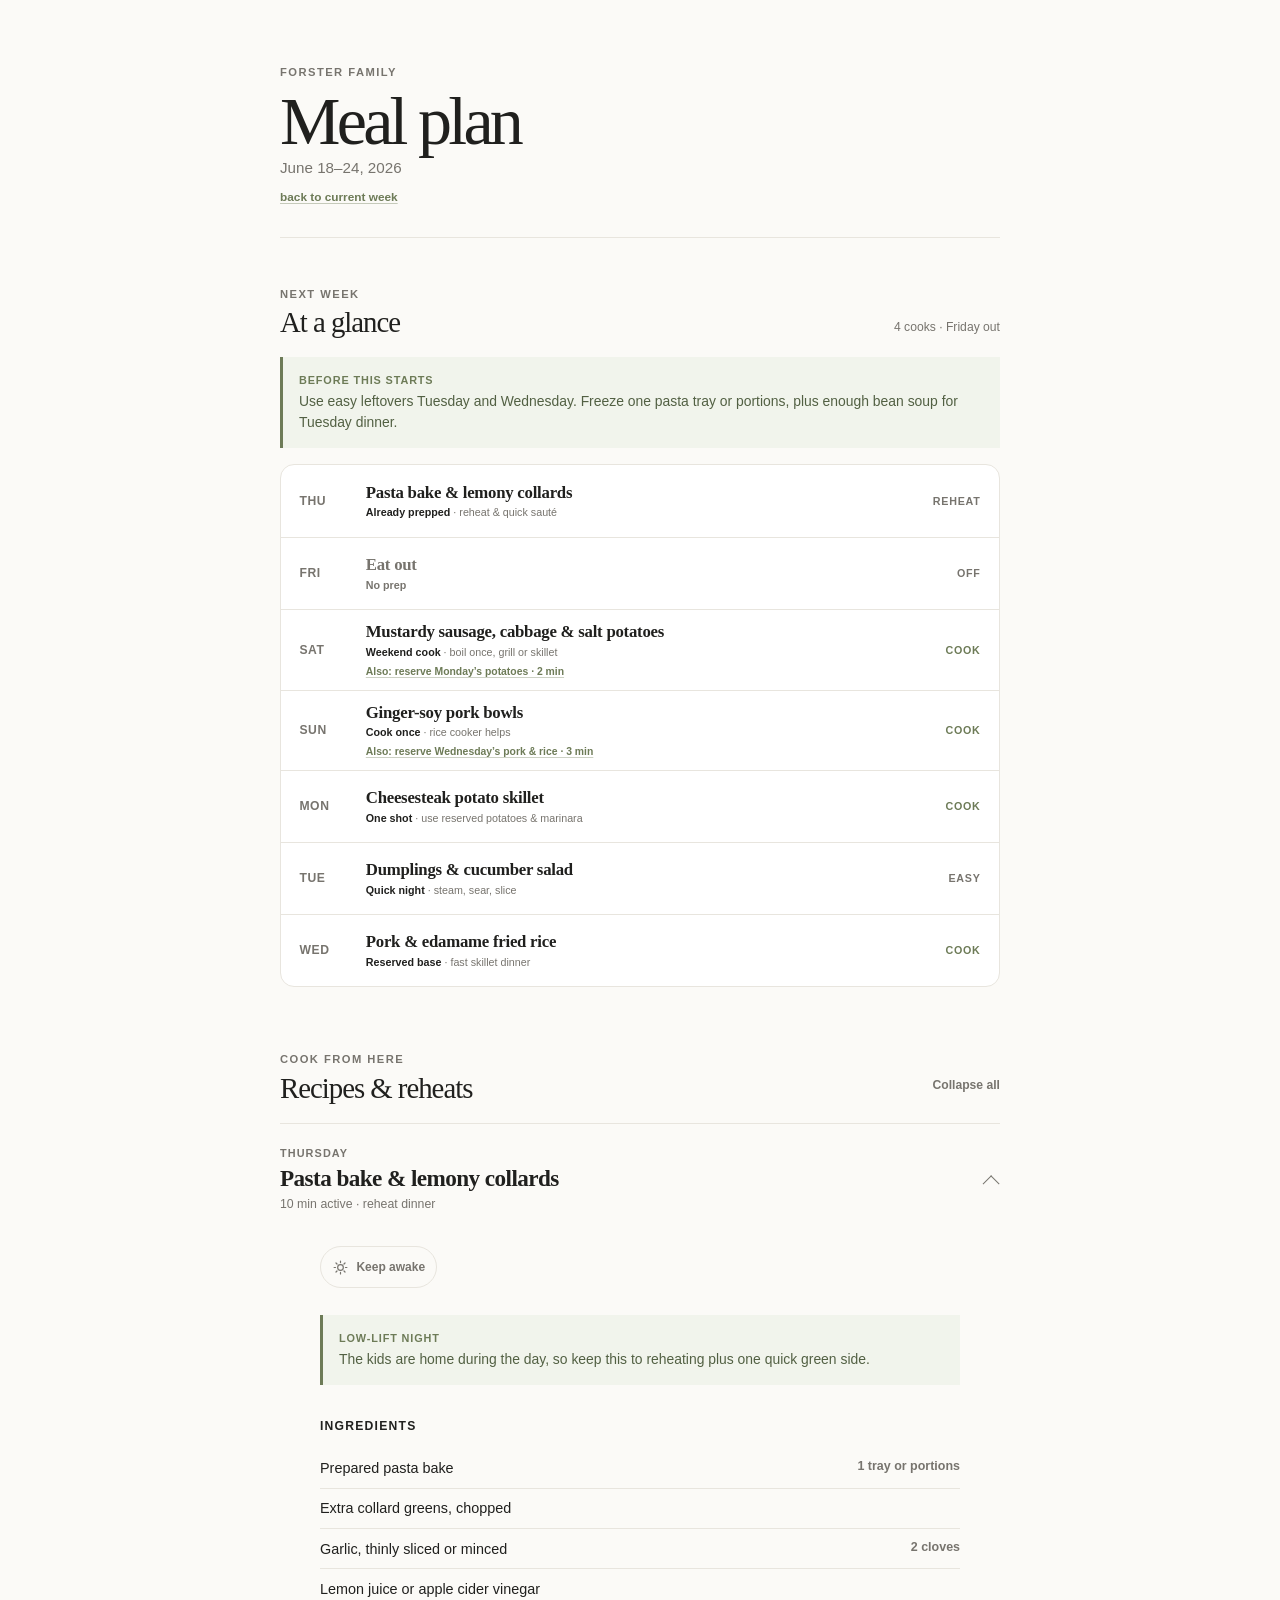
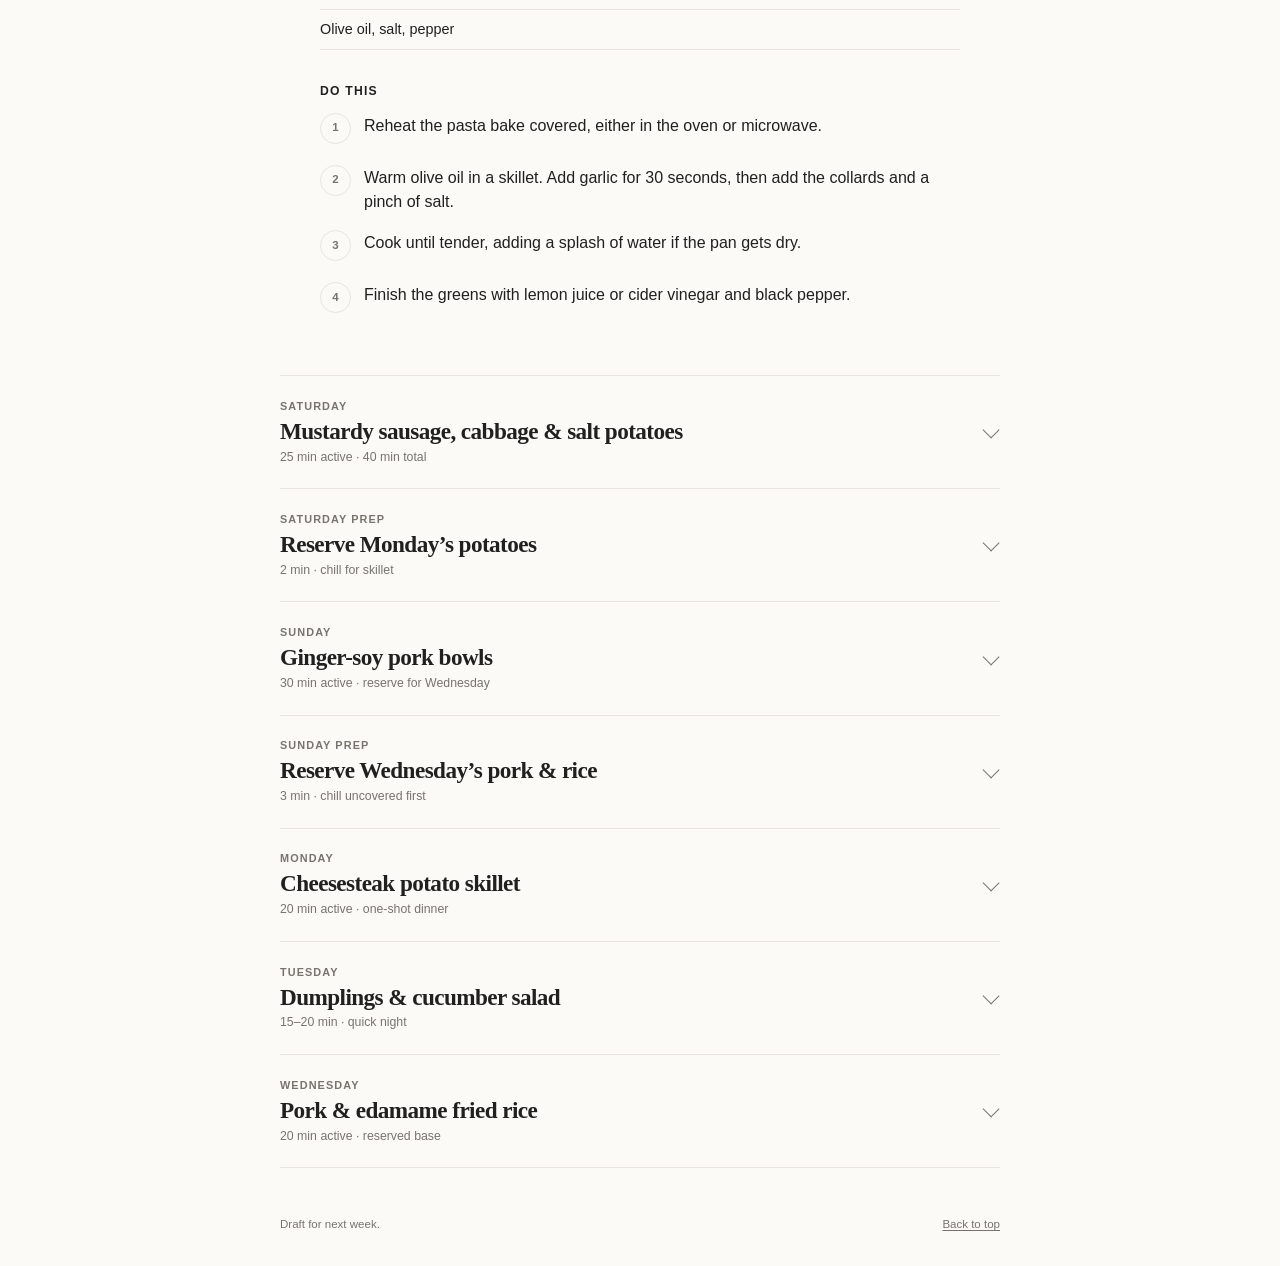
==== next/index.html @ 1be3f715 "Add next week meal plan preview" ====
<!doctype html>
<html lang="en">
  <head>
    <meta charset="utf-8">
    <meta name="viewport" content="width=device-width, initial-scale=1">
    <meta name="theme-color" content="#fbfaf7">
    <meta name="apple-mobile-web-app-capable" content="yes">
    <meta name="apple-mobile-web-app-status-bar-style" content="default">
    <meta name="apple-mobile-web-app-title" content="Meal Plan">
    <meta name="description" content="The Forster family meal-plan preview for next week.">
    <title>Meal Plan Preview · June 18–24</title>
    <link rel="icon" href="../icon.svg" type="image/svg+xml">
    <link rel="apple-touch-icon" sizes="180x180" href="../apple-touch-icon.png">
    <link rel="manifest" href="../site.webmanifest">
    <link rel="stylesheet" href="../styles.css">
    <script src="../app.js" defer></script>
  </head>
  <body>
    <header class="site-header">
      <div>
        <p class="eyebrow">Forster family</p>
        <h1>Meal plan</h1>
        <p class="week-dates">June 18–24, 2026</p>
        <a class="header-link" href="../">back to current week</a>
      </div>
    </header>

    <main>
      <section aria-labelledby="week-overview">
        <div class="section-heading">
          <div>
            <p class="eyebrow">Next week</p>
            <h2 id="week-overview">At a glance</h2>
          </div>
          <p class="section-note">4 cooks · Friday out</p>
        </div>

        <div class="recipe-note plan-note">
          <strong>Before this starts</strong>
          Use easy leftovers Tuesday and Wednesday. Freeze one pasta tray or portions, plus enough bean soup for Tuesday dinner.
        </div>

        <nav class="day-list" aria-label="Jump to a day's meal">
          <a class="day-row" data-date="2026-06-18" href="#thursday">
            <span class="day-name">Thu</span>
            <span class="day-details">
              <span class="day-meal">Pasta bake &amp; lemony collards</span>
              <span class="day-timing"><strong>Already prepped</strong> · reheat &amp; quick sauté</span>
            </span>
            <span class="day-action">Reheat</span>
          </a>
          <div class="day-row day-off" data-date="2026-06-19">
            <span class="day-name">Fri</span>
            <span class="day-details">
              <span class="day-meal">Eat out</span>
              <span class="day-timing"><strong>No prep</strong></span>
            </span>
            <span class="day-action">Off</span>
          </div>
          <div class="day-row" data-date="2026-06-20">
            <span class="day-name">Sat</span>
            <span class="day-details">
              <a class="day-meal day-meal-link" href="#saturday">Mustardy sausage, cabbage &amp; salt potatoes</a>
              <span class="day-timing"><strong>Weekend cook</strong> · boil once, grill or skillet</span>
              <a class="day-extra" href="#saturday-potato-prep"><strong>Also:</strong> reserve Monday’s potatoes · 2 min</a>
            </span>
            <span class="day-action cook">Cook</span>
          </div>
          <div class="day-row" data-date="2026-06-21">
            <span class="day-name">Sun</span>
            <span class="day-details">
              <a class="day-meal day-meal-link" href="#sunday">Ginger-soy pork bowls</a>
              <span class="day-timing"><strong>Cook once</strong> · rice cooker helps</span>
              <a class="day-extra" href="#sunday-fried-rice-prep"><strong>Also:</strong> reserve Wednesday’s pork &amp; rice · 3 min</a>
            </span>
            <span class="day-action cook">Cook</span>
          </div>
          <a class="day-row" data-date="2026-06-22" href="#monday">
            <span class="day-name">Mon</span>
            <span class="day-details">
              <span class="day-meal">Cheesesteak potato skillet</span>
              <span class="day-timing"><strong>One shot</strong> · use reserved potatoes &amp; marinara</span>
            </span>
            <span class="day-action cook">Cook</span>
          </a>
          <a class="day-row" data-date="2026-06-23" href="#tuesday">
            <span class="day-name">Tue</span>
            <span class="day-details">
              <span class="day-meal">Dumplings &amp; cucumber salad</span>
              <span class="day-timing"><strong>Quick night</strong> · steam, sear, slice</span>
            </span>
            <span class="day-action">Easy</span>
          </a>
          <a class="day-row" data-date="2026-06-24" href="#wednesday">
            <span class="day-name">Wed</span>
            <span class="day-details">
              <span class="day-meal">Pork &amp; edamame fried rice</span>
              <span class="day-timing"><strong>Reserved base</strong> · fast skillet dinner</span>
            </span>
            <span class="day-action cook">Cook</span>
          </a>
        </nav>
      </section>

      <section class="recipes" aria-labelledby="recipes-title">
        <div class="section-heading">
          <div>
            <p class="eyebrow">Cook from here</p>
            <h2 id="recipes-title">Recipes &amp; reheats</h2>
          </div>
          <button class="text-button" id="collapse-button" type="button">Collapse all</button>
        </div>
        <button class="wake-button" id="wake-button" type="button" hidden>
          <svg aria-hidden="true" viewBox="0 0 24 24">
            <path d="M12 3v2m6.36.64-1.42 1.42M21 12h-2M5 12H3m4.06-4.94L5.64 5.64M12 8a4 4 0 1 1 0 8 4 4 0 0 1 0-8Zm0 11v2m4.94-4.06 1.42 1.42m-11.3-1.42-1.42 1.42"/>
          </svg>
          <span>Keep awake</span>
        </button>

        <details class="recipe compact" id="thursday" data-date="2026-06-18" open>
          <summary>
            <span class="summary-day">Thursday</span>
            <span class="summary-title">Pasta bake &amp; lemony collards</span>
            <span class="summary-meta">10 min active · reheat dinner</span>
          </summary>
          <div class="recipe-body">
            <div class="recipe-note">
              <strong>Low-lift night</strong>
              The kids are home during the day, so keep this to reheating plus one quick green side.
            </div>
            <h3>Ingredients</h3>
            <ul class="ingredients">
              <li><span>Prepared pasta bake</span><strong>1 tray or portions</strong></li>
              <li><span>Extra collard greens, chopped</span></li>
              <li><span>Garlic, thinly sliced or minced</span><strong>2 cloves</strong></li>
              <li><span>Lemon juice or apple cider vinegar</span></li>
              <li><span>Olive oil, salt, pepper</span></li>
            </ul>
            <h3>Do this</h3>
            <ol class="steps">
              <li>Reheat the pasta bake covered, either in the oven or microwave.</li>
              <li>Warm olive oil in a skillet. Add garlic for 30 seconds, then add the collards and a pinch of salt.</li>
              <li>Cook until tender, adding a splash of water if the pan gets dry.</li>
              <li>Finish the greens with lemon juice or cider vinegar and black pepper.</li>
            </ol>
          </div>
        </details>

        <details class="recipe" id="saturday" data-date="2026-06-20">
          <summary>
            <span class="summary-day">Saturday</span>
            <span class="summary-title">Mustardy sausage, cabbage &amp; salt potatoes</span>
            <span class="summary-meta">25 min active · 40 min total</span>
          </summary>
          <div class="recipe-body">
            <div class="recipe-note">
              <strong>Before serving</strong>
              Reserve about 2 lb cooked potatoes for Monday’s cheesesteak skillet.
            </div>
            <h3>Ingredients</h3>
            <ul class="ingredients">
              <li><span>Salt potatoes</span><strong>5 lb bag</strong></li>
              <li><span>Sweet sausage</span><strong>4 links</strong></li>
              <li><span>Spicy sausage</span><strong>4 links</strong></li>
              <li><span>Green cabbage, cut into wedges or thick slices</span><strong>about half the head</strong></li>
              <li><span>Dijon mustard</span><strong>1/4 cup</strong></li>
              <li><span>Apple cider vinegar or lemon juice</span><strong>3 tbsp</strong></li>
              <li><span>Honey</span><strong>1 tbsp</strong></li>
              <li><span>Fresh dill, chopped</span><strong>optional but good</strong></li>
              <li><span>Butter or olive oil, salt, pepper</span></li>
            </ul>
            <h3>Do this</h3>
            <ol class="steps">
              <li><strong>Thaw sausage ahead.</strong> Move it to the fridge Friday or Saturday morning.</li>
              <li>Cook the full bag of salt potatoes in a large pot according to the bag directions. Drain and toss with butter or olive oil.</li>
              <li>Whisk Dijon, vinegar or lemon, honey, dill, black pepper, and enough olive oil to loosen it. Keep the sauce on the side for the kids.</li>
              <li>Grill or skillet-cook the sweet and spicy sausages, keeping them easy to tell apart.</li>
              <li>Grill the cabbage wedges or sear them in a wide skillet until browned and tender-crisp. Season with salt and pepper.</li>
              <li>Serve sausage, cabbage, and potatoes with the mustard sauce. Reserve Monday’s potatoes before seconds.</li>
            </ol>
          </div>
        </details>

        <details class="recipe prep-recipe" id="saturday-potato-prep" data-date="2026-06-20">
          <summary>
            <span class="summary-day">Saturday prep</span>
            <span class="summary-title">Reserve Monday’s potatoes</span>
            <span class="summary-meta">2 min · chill for skillet</span>
          </summary>
          <div class="recipe-body">
            <h3>Do this</h3>
            <ol class="steps">
              <li>Before serving or right after dinner, set aside about 2 lb cooked salt potatoes.</li>
              <li>Cool, cover, and refrigerate. They will crisp better Monday if they are cold.</li>
            </ol>
            <p><a class="inline-link" href="#monday">Use them in Monday’s cheesesteak potato skillet</a></p>
          </div>
        </details>

        <details class="recipe" id="sunday" data-date="2026-06-21">
          <summary>
            <span class="summary-day">Sunday</span>
            <span class="summary-title">Ginger-soy pork bowls</span>
            <span class="summary-meta">30 min active · reserve for Wednesday</span>
          </summary>
          <div class="recipe-body">
            <div class="recipe-note">
              <strong>Cook in batches</strong>
              Three pounds of ground pork will brown better in two skillets or two batches.
            </div>
            <h3>Ingredients</h3>
            <ul class="ingredients">
              <li><span>Ground pork</span><strong>3 lb</strong></li>
              <li><span>Rice</span><strong>3 cups dry</strong></li>
              <li><span>Frozen in-shell edamame</span></li>
              <li><span>Green cabbage, thinly sliced</span><strong>remaining half head</strong></li>
              <li><span>Cucumbers, sliced</span><strong>2</strong></li>
              <li><span>Scallions, sliced</span><strong>1 bunch</strong></li>
              <li><span>Garlic, minced</span><strong>4 cloves</strong></li>
              <li><span>Fresh ginger, grated</span><strong>2 tbsp</strong></li>
              <li><span>Soy sauce</span><strong>1/2 cup</strong></li>
              <li><span>Rice vinegar</span><strong>1/4 cup</strong></li>
              <li><span>Brown sugar or honey</span><strong>2 tbsp</strong></li>
              <li><span>Sesame oil</span><strong>1 tbsp</strong></li>
              <li><span>Lime juice, chili crisp</span><strong>for serving</strong></li>
            </ul>
            <h3>Do this</h3>
            <ol class="steps">
              <li>Start the rice. Cook enough to serve tonight and reserve 4 cups cooked rice for Wednesday.</li>
              <li>Stir together soy sauce, rice vinegar, brown sugar or honey, sesame oil, garlic, and ginger.</li>
              <li>Brown the pork in two skillets or in batches. Pour off excess fat if needed.</li>
              <li>Add the sauce and simmer 2–3 minutes, until glossy and well-coated.</li>
              <li>Steam the edamame. Toss cabbage, cucumbers, and scallions with lime juice, a little rice vinegar, salt, and a drizzle of sesame oil.</li>
              <li>Serve pork over rice with edamame and crunchy vegetables. Add chili crisp at the table.</li>
            </ol>
          </div>
        </details>

        <details class="recipe prep-recipe" id="sunday-fried-rice-prep" data-date="2026-06-21">
          <summary>
            <span class="summary-day">Sunday prep</span>
            <span class="summary-title">Reserve Wednesday’s pork &amp; rice</span>
            <span class="summary-meta">3 min · chill uncovered first</span>
          </summary>
          <div class="recipe-body">
            <h3>Do this</h3>
            <ol class="steps">
              <li>Set aside about 1 lb cooked pork and 4 cups cooked rice before serving dinner.</li>
              <li>Spread the rice in a shallow container so it cools quickly, then cover and refrigerate.</li>
              <li>Refrigerate the pork separately so Wednesday’s fried rice comes together fast.</li>
            </ol>
            <p><a class="inline-link" href="#wednesday">Use this base in Wednesday’s fried rice</a></p>
          </div>
        </details>

        <details class="recipe" id="monday" data-date="2026-06-22">
          <summary>
            <span class="summary-day">Monday</span>
            <span class="summary-title">Cheesesteak potato skillet</span>
            <span class="summary-meta">20 min active · one-shot dinner</span>
          </summary>
          <div class="recipe-body">
            <h3>Ingredients</h3>
            <ul class="ingredients">
              <li><span>Reserved cooked salt potatoes, smashed or halved</span><strong>about 2 lb</strong></li>
              <li><span>Frozen Steak-umms</span><strong>about 1½–2 lb</strong></li>
              <li><span>Bell peppers, sliced</span><strong>2</strong></li>
              <li><span>Onion, sliced</span><strong>1</strong></li>
              <li><span>Provolone</span><strong>6–8 slices</strong></li>
              <li><span>Open jar marinara</span><strong>for spooning or dipping</strong></li>
              <li><span>Olive oil, garlic powder, oregano, salt, pepper</span></li>
            </ul>
            <h3>Do this</h3>
            <ol class="steps">
              <li>Crisp the cold potatoes in a large skillet with oil, salt, pepper, and garlic powder. Move to a plate.</li>
              <li>Cook peppers and onions in the same skillet until browned and tender.</li>
              <li>Add Steak-umms and cook, breaking them up as they soften. Season lightly with oregano and pepper.</li>
              <li>Return potatoes to the skillet. Top with provolone and cover briefly until melted.</li>
              <li>Warm marinara and serve it spooned over adult portions or alongside for dipping.</li>
            </ol>
            <p><a class="inline-link" href="#saturday-potato-prep">See Saturday’s potato prep</a></p>
          </div>
        </details>

        <details class="recipe compact" id="tuesday" data-date="2026-06-23">
          <summary>
            <span class="summary-day">Tuesday</span>
            <span class="summary-title">Dumplings &amp; cucumber salad</span>
            <span class="summary-meta">15–20 min · quick night</span>
          </summary>
          <div class="recipe-body">
            <h3>Ingredients</h3>
            <ul class="ingredients">
              <li><span>Frozen dumplings</span></li>
              <li><span>Cucumbers, thinly sliced</span><strong>2</strong></li>
              <li><span>Frozen in-shell edamame</span><strong>optional side</strong></li>
              <li><span>Cooked rice or microwave rice</span><strong>optional side</strong></li>
              <li><span>Fruit or raw bell peppers</span><strong>optional kid side</strong></li>
              <li><span>Soy sauce</span><strong>3 tbsp</strong></li>
              <li><span>Rice vinegar</span><strong>2 tbsp</strong></li>
              <li><span>Sesame oil</span><strong>1 tsp</strong></li>
              <li><span>Honey or sugar</span><strong>1 tsp</strong></li>
              <li><span>Sesame seeds, scallions, chili crisp</span><strong>optional</strong></li>
            </ul>
            <h3>Do this</h3>
            <ol class="steps">
              <li>Cook dumplings from frozen according to the package. Steam-and-sear is ideal if the package gives that option.</li>
              <li>Whisk soy sauce, rice vinegar, sesame oil, and honey or sugar.</li>
              <li>Toss cucumbers with the dressing. Add sesame seeds and scallions if using.</li>
              <li>Heat edamame, rice, fruit, or raw vegetables as needed so dinner feels complete without much work.</li>
              <li>Serve chili crisp or extra soy-sesame dressing for adults.</li>
            </ol>
          </div>
        </details>

        <details class="recipe" id="wednesday" data-date="2026-06-24">
          <summary>
            <span class="summary-day">Wednesday</span>
            <span class="summary-title">Pork &amp; edamame fried rice</span>
            <span class="summary-meta">20 min active · reserved base</span>
          </summary>
          <div class="recipe-body">
            <h3>Ingredients</h3>
            <ul class="ingredients">
              <li><span>Reserved cooked rice, cold</span><strong>about 4 cups</strong></li>
              <li><span>Reserved ginger-soy pork</span><strong>about 1 lb</strong></li>
              <li><span>Eggs</span><strong>4</strong></li>
              <li><span>Edamame, shelled after steaming</span><strong>1–2 cups</strong></li>
              <li><span>Scallions, sliced</span></li>
              <li><span>Soy sauce</span><strong>2–3 tbsp</strong></li>
              <li><span>Rice vinegar</span><strong>1 tbsp</strong></li>
              <li><span>Sesame oil</span><strong>1 tsp</strong></li>
              <li><span>Chili crisp</span><strong>for adults</strong></li>
            </ul>
            <h3>Do this</h3>
            <ol class="steps">
              <li>Scramble eggs in a hot skillet or wok, then move them to a plate.</li>
              <li>Add oil and the cold rice. Let it sit briefly so some grains crisp, then stir-fry.</li>
              <li>Add pork and edamame; cook until hot.</li>
              <li>Season with soy sauce, rice vinegar, and sesame oil. Fold eggs back in.</li>
              <li>Finish with scallions. Add chili crisp at the table.</li>
            </ol>
            <p><a class="inline-link" href="#sunday-fried-rice-prep">See Sunday’s fried-rice prep</a></p>
          </div>
        </details>
      </section>
    </main>

    <footer>
      <p>Draft for next week.</p>
      <a href="#week-overview">Back to top</a>
    </footer>
  </body>
</html>
---- styles.css ----
:root {
  color-scheme: light;
  --paper: #fbfaf7;
  --surface: #ffffff;
  --ink: #20201e;
  --muted: #77746e;
  --line: #e8e5de;
  --accent: #a75f47;
  --accent-soft: #faf1ed;
  --info: #6d7b57;
  --info-ink: #526043;
  --info-soft: #f1f4ec;
  --radius: 14px;
  --content: 720px;
}

* {
  box-sizing: border-box;
}

html {
  scroll-behavior: smooth;
  scroll-padding-top: 1rem;
}

body {
  margin: 0;
  background: var(--paper);
  color: var(--ink);
  font-family: ui-sans-serif, -apple-system, BlinkMacSystemFont, "Segoe UI", sans-serif;
  font-size: 16px;
  line-height: 1.55;
  text-rendering: optimizeLegibility;
}

button,
summary {
  -webkit-tap-highlight-color: transparent;
}

a {
  color: inherit;
}

.site-header,
main,
footer {
  width: min(calc(100% - 2rem), var(--content));
  margin-inline: auto;
}

.site-header {
  padding: 2.25rem 0 1.75rem;
  border-bottom: 1px solid var(--line);
}

h1,
h2,
h3,
p {
  margin-top: 0;
}

h1 {
  margin-bottom: 0.15rem;
  font-family: ui-serif, Georgia, serif;
  font-size: clamp(2.45rem, 12vw, 4.25rem);
  font-weight: 500;
  letter-spacing: -0.055em;
  line-height: 0.95;
}

h2 {
  margin-bottom: 0;
  font-family: ui-serif, Georgia, serif;
  font-size: 1.8rem;
  font-weight: 500;
  letter-spacing: -0.035em;
  line-height: 1.1;
}

h3 {
  margin: 2rem 0 0.8rem;
  font-size: 0.76rem;
  font-weight: 750;
  letter-spacing: 0.1em;
  text-transform: uppercase;
}

.eyebrow {
  margin-bottom: 0.45rem;
  color: var(--muted);
  font-size: 0.7rem;
  font-weight: 750;
  letter-spacing: 0.13em;
  text-transform: uppercase;
}

.week-dates {
  margin-bottom: 0;
  color: var(--muted);
  font-size: 0.95rem;
}

.header-link {
  display: inline-block;
  margin-top: 0.55rem;
  color: var(--info);
  font-size: 0.74rem;
  font-weight: 650;
  text-decoration-color: color-mix(in srgb, var(--info) 38%, transparent);
  text-underline-offset: 0.18em;
}

.wake-button {
  flex: 0 0 auto;
  align-items: center;
  gap: 0.45rem;
  min-height: 42px;
  padding: 0.55rem 0.7rem;
  border: 1px solid var(--line);
  border-radius: 999px;
  background: transparent;
  color: var(--muted);
  cursor: pointer;
  font: inherit;
  font-size: 0.75rem;
  font-weight: 650;
}

.wake-button:not([hidden]) {
  display: inline-flex;
}

.wake-button svg {
  width: 17px;
  fill: none;
  stroke: currentColor;
  stroke-linecap: round;
  stroke-width: 1.7;
}

.wake-button.active {
  border-color: var(--info);
  background: var(--info-soft);
  color: var(--info);
}

main > section {
  padding-top: 3rem;
}

.section-heading {
  display: flex;
  align-items: end;
  justify-content: space-between;
  gap: 1rem;
  margin-bottom: 1.15rem;
}

.section-heading .eyebrow {
  margin-bottom: 0.25rem;
}

.section-note {
  margin-bottom: 0.1rem;
  color: var(--muted);
  font-size: 0.76rem;
}

.day-list {
  overflow: hidden;
  border: 1px solid var(--line);
  border-radius: var(--radius);
  background: var(--surface);
}

.day-row {
  display: grid;
  grid-template-columns: 3.4rem minmax(0, 1fr) auto;
  align-items: center;
  gap: 0.75rem;
  min-height: 72px;
  padding: 0.75rem 0.85rem;
  text-decoration: none;
}

.day-row + .day-row {
  border-top: 1px solid var(--line);
}

a.day-row {
  transition: background-color 120ms ease;
}

a.day-row:active {
  background: #f7f5f0;
}

.day-name {
  color: var(--muted);
  font-size: 0.76rem;
  font-weight: 750;
  letter-spacing: 0.05em;
  text-transform: uppercase;
}

.day-row.is-today .day-name {
  color: var(--accent);
}

.day-row.is-today {
  box-shadow: inset 3px 0 var(--accent);
}

.day-details {
  display: grid;
  min-width: 0;
  gap: 0.22rem;
}

.day-meal {
  min-width: 0;
  font-family: ui-serif, Georgia, serif;
  font-size: 1.05rem;
  font-weight: 600;
  letter-spacing: -0.015em;
  line-height: 1.2;
}

.day-meal-link {
  text-decoration: none;
}

.day-timing {
  color: var(--muted);
  font-size: 0.67rem;
  line-height: 1.25;
}

.day-timing strong {
  color: var(--ink);
  font-weight: 700;
}

.day-extra {
  margin-top: 0.12rem;
  color: var(--info);
  font-size: 0.65rem;
  font-weight: 600;
  line-height: 1.25;
  text-decoration-color: color-mix(in srgb, var(--info) 35%, transparent);
  text-underline-offset: 0.16em;
}

.day-extra strong {
  font-weight: 750;
}

.day-off .day-timing strong {
  color: var(--muted);
}

.day-action {
  color: var(--muted);
  font-size: 0.67rem;
  font-weight: 700;
  letter-spacing: 0.07em;
  text-transform: uppercase;
}

.day-action.cook {
  color: var(--info);
}

.day-off {
  color: var(--muted);
}

.recipes {
  padding-top: 4rem;
}

.text-button {
  min-height: 38px;
  padding: 0.4rem 0;
  border: 0;
  background: transparent;
  color: var(--muted);
  cursor: pointer;
  font: inherit;
  font-size: 0.76rem;
  font-weight: 650;
}

.recipe {
  position: relative;
  border-top: 1px solid var(--line);
}

.recipe:last-child {
  border-bottom: 1px solid var(--line);
}

.recipe summary {
  position: relative;
  display: grid;
  gap: 0.2rem;
  padding: 1.35rem 2.1rem 1.35rem 0;
  cursor: pointer;
  list-style: none;
}

.recipe.is-today summary {
  background: transparent;
}

.recipe summary::-webkit-details-marker {
  display: none;
}

.recipe summary::after {
  position: absolute;
  top: 50%;
  right: 0.2rem;
  width: 0.7rem;
  height: 0.7rem;
  border-right: 1.5px solid var(--muted);
  border-bottom: 1.5px solid var(--muted);
  content: "";
  transform: translateY(-65%) rotate(45deg);
  transition: transform 150ms ease;
}

.recipe[open] summary::after {
  transform: translateY(-20%) rotate(225deg);
}

.summary-day {
  color: var(--muted);
  font-size: 0.68rem;
  font-weight: 750;
  letter-spacing: 0.1em;
  text-transform: uppercase;
}

.recipe.is-today .summary-day {
  color: var(--accent);
}

.summary-title {
  font-family: ui-serif, Georgia, serif;
  font-size: 1.45rem;
  font-weight: 600;
  letter-spacing: -0.025em;
  line-height: 1.15;
}

.summary-meta {
  color: var(--muted);
  font-size: 0.77rem;
}

.recipe-body {
  width: 100%;
  padding: 0.65rem 0 2.5rem;
}

.recipe-body > .wake-button {
  margin: 0 0 1.2rem;
}

.recipe-body > :first-child {
  margin-top: 0;
}

.recipe-note {
  margin: 0.5rem 0 1.6rem;
  padding: 0.9rem 1rem;
  border-left: 3px solid var(--info);
  background: var(--info-soft);
  color: var(--info-ink);
  font-size: 0.87rem;
}

.recipe-note strong {
  display: block;
  margin-bottom: 0.15rem;
  color: var(--info);
  font-size: 0.68rem;
  letter-spacing: 0.08em;
  text-transform: uppercase;
}

.plan-note {
  margin: 0 0 1rem;
}

.ingredients {
  margin: 0;
  padding: 0;
  list-style: none;
}

.ingredients li {
  display: flex;
  justify-content: space-between;
  gap: 1rem;
  padding: 0.53rem 0;
  border-bottom: 1px solid var(--line);
  font-size: 0.9rem;
}

.ingredients strong {
  flex: 0 0 auto;
  color: var(--muted);
  font-size: 0.78rem;
  font-weight: 600;
  text-align: right;
}

.steps {
  margin: 0;
  padding: 0;
  counter-reset: steps;
  list-style: none;
}

.steps li {
  position: relative;
  min-height: 2.25rem;
  margin-bottom: 1rem;
  padding-left: 2.75rem;
  font-size: 1rem;
  line-height: 1.55;
  counter-increment: steps;
}

.steps li::before {
  position: absolute;
  top: -0.05rem;
  left: 0;
  display: grid;
  width: 1.8rem;
  height: 1.8rem;
  place-items: center;
  border: 1px solid var(--line);
  border-radius: 50%;
  color: var(--muted);
  content: counter(steps);
  font-size: 0.72rem;
  font-weight: 700;
}

.inline-link {
  color: var(--info);
  font-size: 0.85rem;
  font-weight: 650;
  text-underline-offset: 0.2em;
}

.archive-section {
  padding-bottom: 1rem;
}

.archive {
  border-top: 1px solid var(--line);
  border-bottom: 1px solid var(--line);
}

.archive summary {
  display: flex;
  align-items: center;
  justify-content: space-between;
  gap: 1rem;
  padding: 1.2rem 0;
  cursor: pointer;
  list-style: none;
}

.archive summary::-webkit-details-marker {
  display: none;
}

.archive .eyebrow {
  display: block;
  margin-bottom: 0.15rem;
}

.archive-title {
  display: block;
  font-family: ui-serif, Georgia, serif;
  font-size: 1.35rem;
  font-weight: 600;
}

.archive-count,
.archive p {
  color: var(--muted);
  font-size: 0.78rem;
}

.archive p {
  margin-bottom: 1.25rem;
}

footer {
  display: flex;
  justify-content: space-between;
  padding: 3rem 0 2rem;
  color: var(--muted);
  font-size: 0.72rem;
}

footer p {
  margin-bottom: 0;
}

footer a {
  text-underline-offset: 0.2em;
}

@media (min-width: 600px) {
  .site-header,
  main,
  footer {
    width: min(calc(100% - 3rem), var(--content));
  }

  .site-header {
    display: flex;
    align-items: flex-end;
    justify-content: space-between;
    gap: 1rem;
    padding-top: 4rem;
  }

  .day-row {
    padding-inline: 1.15rem;
  }

  .recipe-body {
    width: min(calc(100% - 3rem), 640px);
    margin-inline: auto;
  }
}

@media (prefers-reduced-motion: reduce) {
  html {
    scroll-behavior: auto;
  }

  * {
    transition-duration: 0.01ms !important;
  }
}
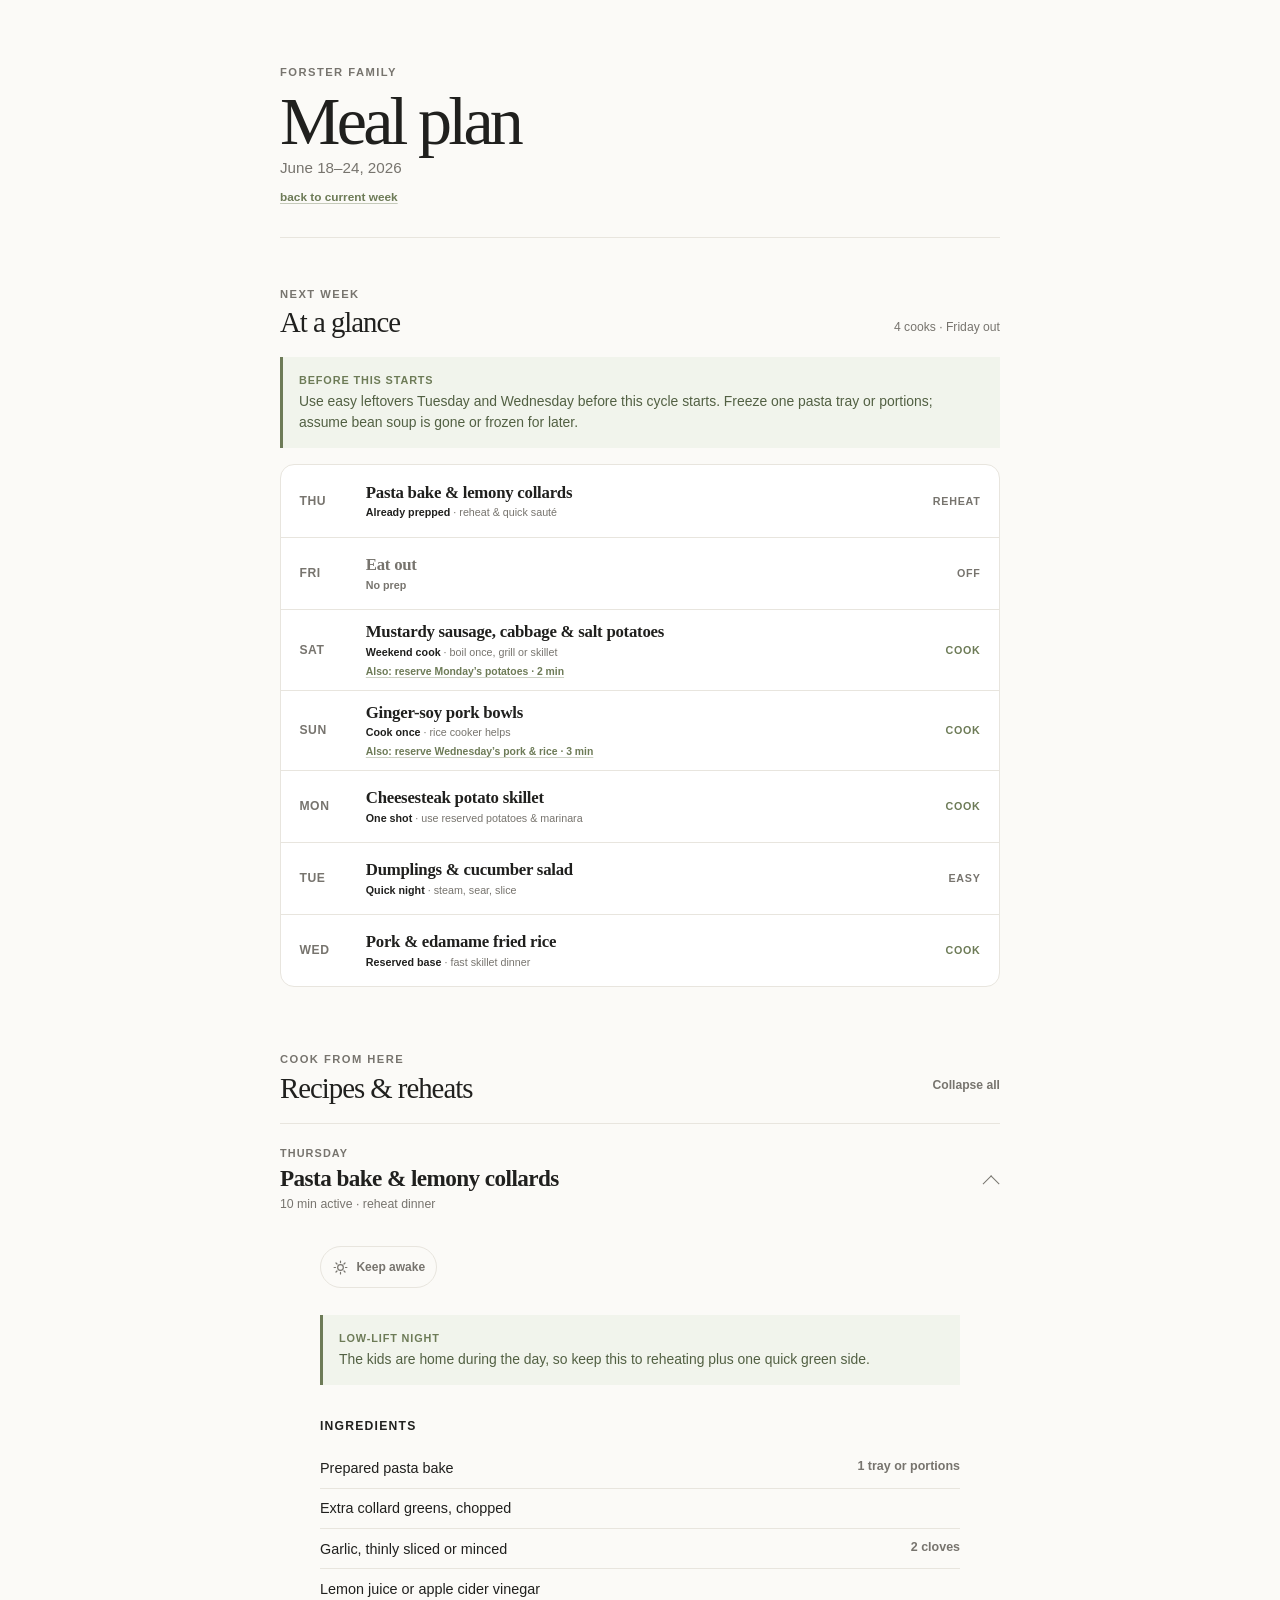
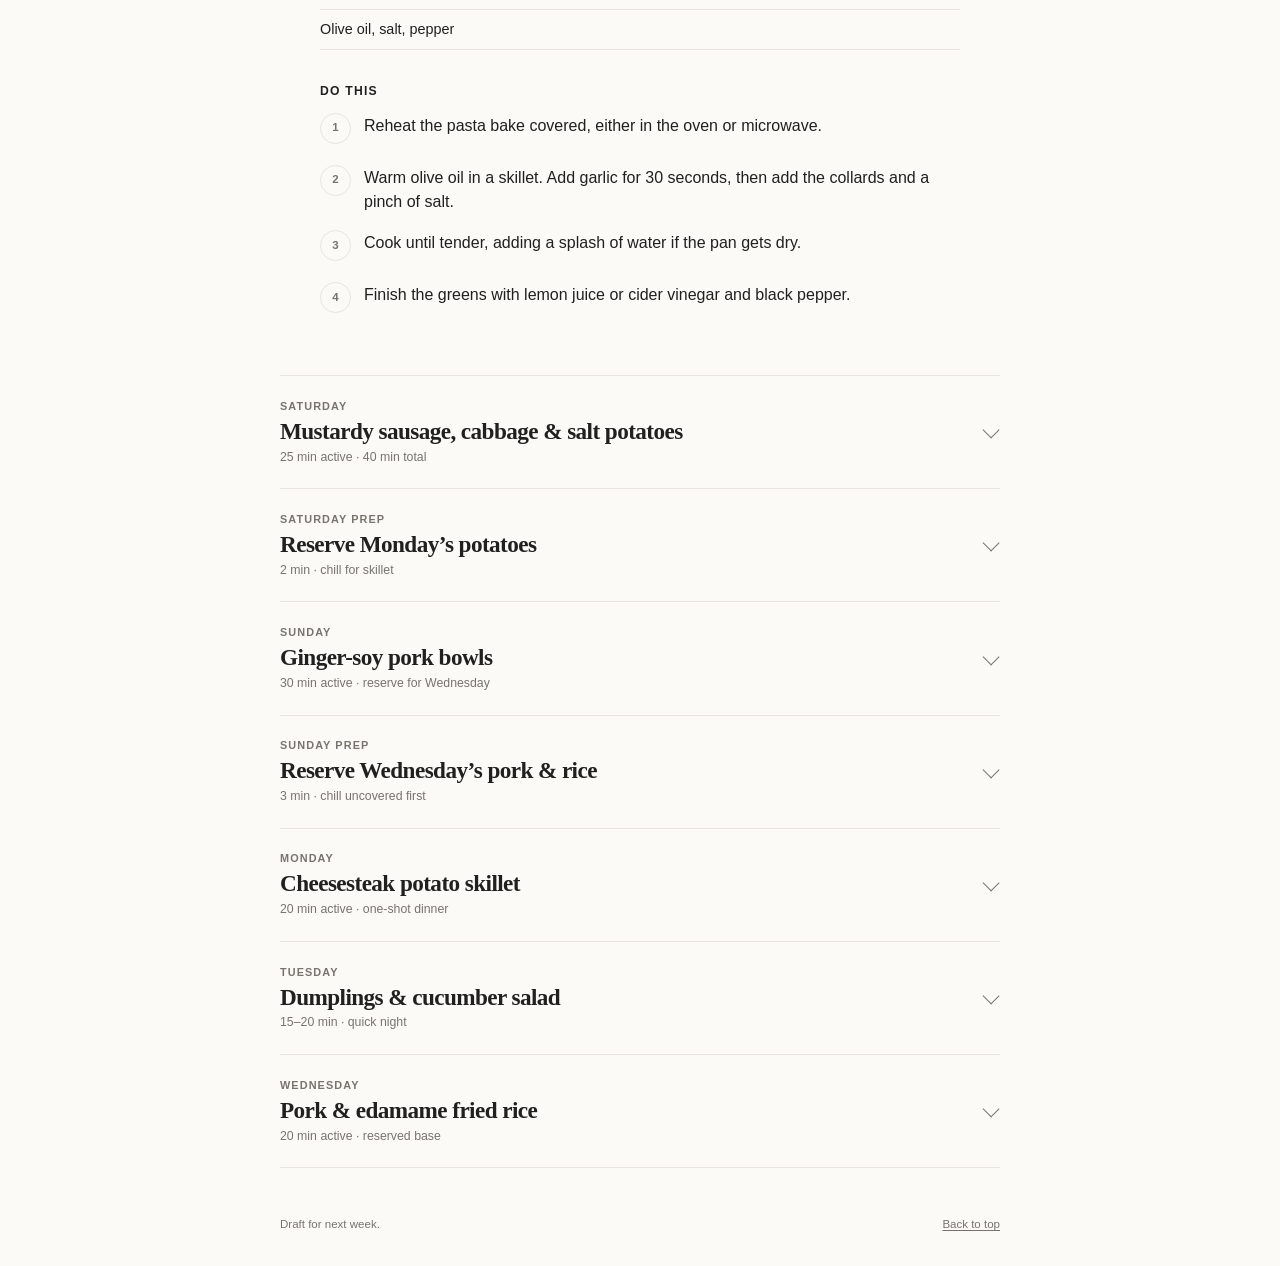
==== commit 5f55b69b: "Fix next week preview note" ====
--- a/next/index.html
+++ b/next/index.html
@@ -37,7 +37,7 @@
 
         <div class="recipe-note plan-note">
           <strong>Before this starts</strong>
-          Use easy leftovers Tuesday and Wednesday. Freeze one pasta tray or portions, plus enough bean soup for Tuesday dinner.
+          Use easy leftovers Tuesday and Wednesday before this cycle starts. Freeze one pasta tray or portions; assume bean soup is gone or frozen for later.
         </div>
 
         <nav class="day-list" aria-label="Jump to a day's meal">
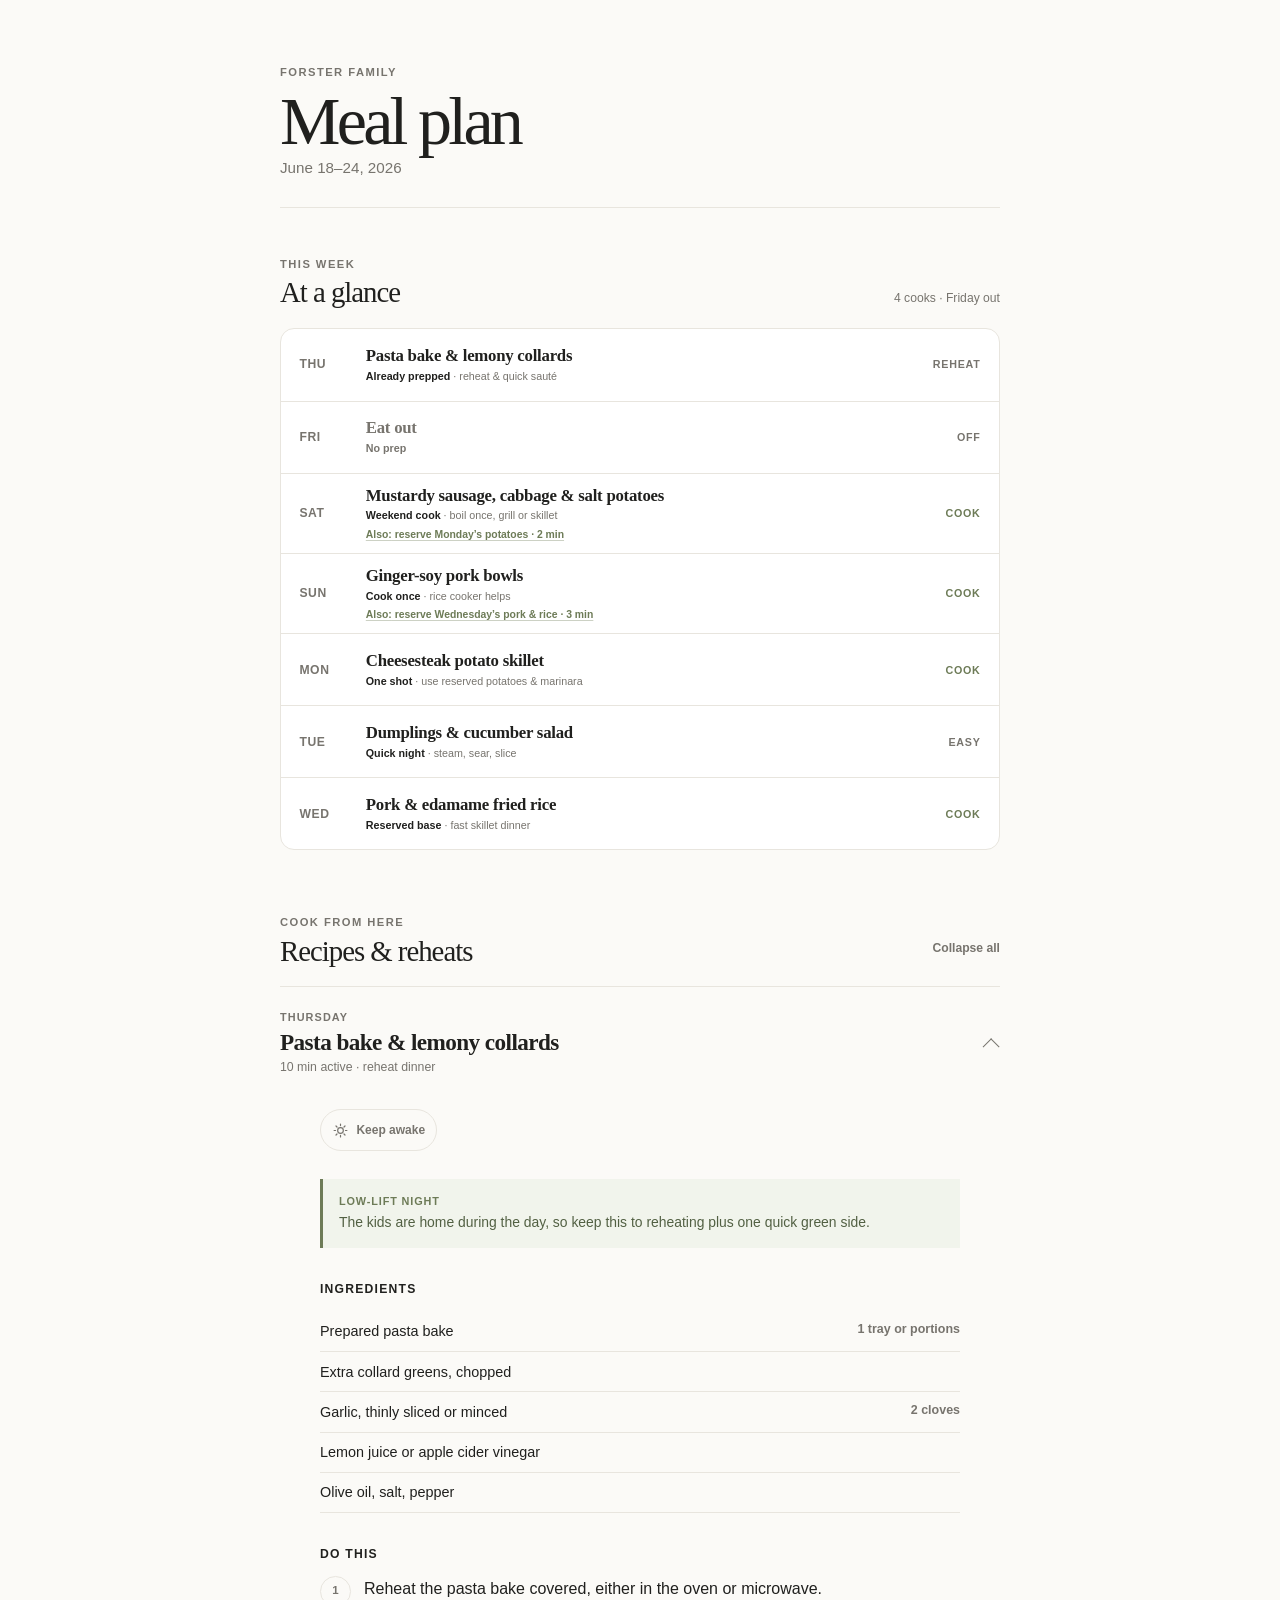
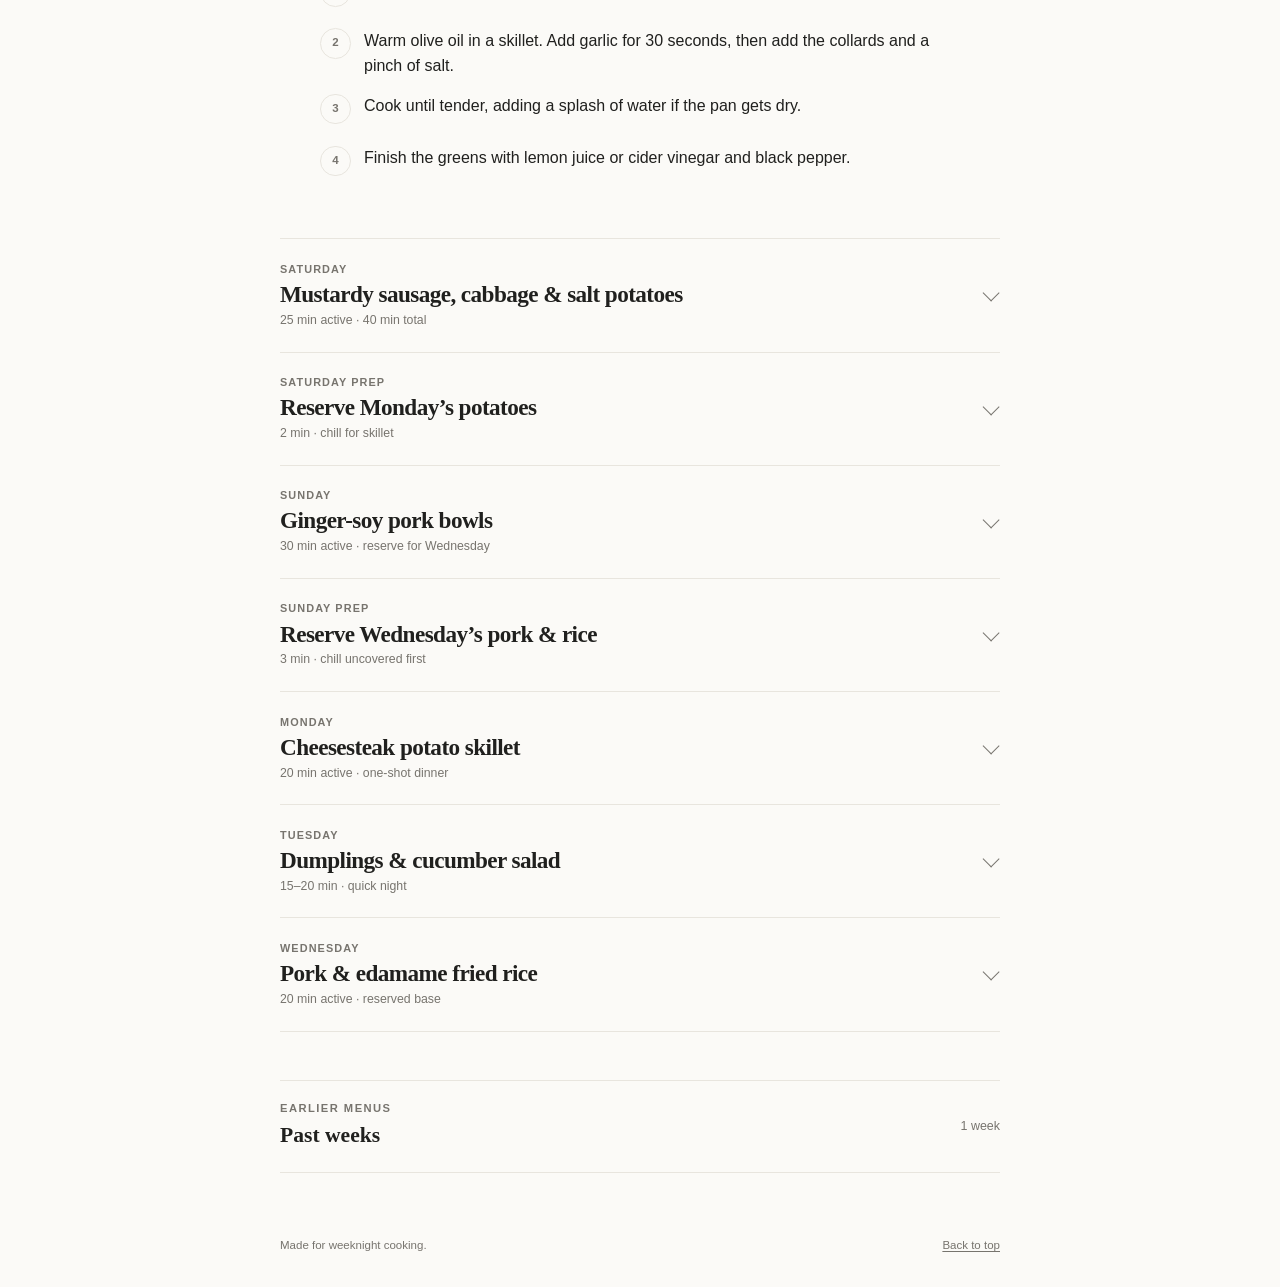
==== commit 0c0fafce: "Publish June 18 meal plan" ====
--- a/next/index.html
+++ b/next/index.html
@@ -3,352 +3,20 @@
   <head>
     <meta charset="utf-8">
     <meta name="viewport" content="width=device-width, initial-scale=1">
-    <meta name="theme-color" content="#fbfaf7">
-    <meta name="apple-mobile-web-app-capable" content="yes">
-    <meta name="apple-mobile-web-app-status-bar-style" content="default">
-    <meta name="apple-mobile-web-app-title" content="Meal Plan">
-    <meta name="description" content="The Forster family meal-plan preview for next week.">
-    <title>Meal Plan Preview · June 18–24</title>
-    <link rel="icon" href="../icon.svg" type="image/svg+xml">
-    <link rel="apple-touch-icon" sizes="180x180" href="../apple-touch-icon.png">
-    <link rel="manifest" href="../site.webmanifest">
+    <meta http-equiv="refresh" content="0; url=../">
+    <meta name="robots" content="noindex">
+    <title>Meal Plan · Current Week</title>
+    <link rel="canonical" href="../">
     <link rel="stylesheet" href="../styles.css">
-    <script src="../app.js" defer></script>
   </head>
   <body>
     <header class="site-header">
       <div>
         <p class="eyebrow">Forster family</p>
         <h1>Meal plan</h1>
-        <p class="week-dates">June 18–24, 2026</p>
-        <a class="header-link" href="../">back to current week</a>
+        <p class="week-dates">This week is now live.</p>
+        <a class="header-link" href="../">go to current week</a>
       </div>
     </header>
-
-    <main>
-      <section aria-labelledby="week-overview">
-        <div class="section-heading">
-          <div>
-            <p class="eyebrow">Next week</p>
-            <h2 id="week-overview">At a glance</h2>
-          </div>
-          <p class="section-note">4 cooks · Friday out</p>
-        </div>
-
-        <div class="recipe-note plan-note">
-          <strong>Before this starts</strong>
-          Use easy leftovers Tuesday and Wednesday before this cycle starts. Freeze one pasta tray or portions; assume bean soup is gone or frozen for later.
-        </div>
-
-        <nav class="day-list" aria-label="Jump to a day's meal">
-          <a class="day-row" data-date="2026-06-18" href="#thursday">
-            <span class="day-name">Thu</span>
-            <span class="day-details">
-              <span class="day-meal">Pasta bake &amp; lemony collards</span>
-              <span class="day-timing"><strong>Already prepped</strong> · reheat &amp; quick sauté</span>
-            </span>
-            <span class="day-action">Reheat</span>
-          </a>
-          <div class="day-row day-off" data-date="2026-06-19">
-            <span class="day-name">Fri</span>
-            <span class="day-details">
-              <span class="day-meal">Eat out</span>
-              <span class="day-timing"><strong>No prep</strong></span>
-            </span>
-            <span class="day-action">Off</span>
-          </div>
-          <div class="day-row" data-date="2026-06-20">
-            <span class="day-name">Sat</span>
-            <span class="day-details">
-              <a class="day-meal day-meal-link" href="#saturday">Mustardy sausage, cabbage &amp; salt potatoes</a>
-              <span class="day-timing"><strong>Weekend cook</strong> · boil once, grill or skillet</span>
-              <a class="day-extra" href="#saturday-potato-prep"><strong>Also:</strong> reserve Monday’s potatoes · 2 min</a>
-            </span>
-            <span class="day-action cook">Cook</span>
-          </div>
-          <div class="day-row" data-date="2026-06-21">
-            <span class="day-name">Sun</span>
-            <span class="day-details">
-              <a class="day-meal day-meal-link" href="#sunday">Ginger-soy pork bowls</a>
-              <span class="day-timing"><strong>Cook once</strong> · rice cooker helps</span>
-              <a class="day-extra" href="#sunday-fried-rice-prep"><strong>Also:</strong> reserve Wednesday’s pork &amp; rice · 3 min</a>
-            </span>
-            <span class="day-action cook">Cook</span>
-          </div>
-          <a class="day-row" data-date="2026-06-22" href="#monday">
-            <span class="day-name">Mon</span>
-            <span class="day-details">
-              <span class="day-meal">Cheesesteak potato skillet</span>
-              <span class="day-timing"><strong>One shot</strong> · use reserved potatoes &amp; marinara</span>
-            </span>
-            <span class="day-action cook">Cook</span>
-          </a>
-          <a class="day-row" data-date="2026-06-23" href="#tuesday">
-            <span class="day-name">Tue</span>
-            <span class="day-details">
-              <span class="day-meal">Dumplings &amp; cucumber salad</span>
-              <span class="day-timing"><strong>Quick night</strong> · steam, sear, slice</span>
-            </span>
-            <span class="day-action">Easy</span>
-          </a>
-          <a class="day-row" data-date="2026-06-24" href="#wednesday">
-            <span class="day-name">Wed</span>
-            <span class="day-details">
-              <span class="day-meal">Pork &amp; edamame fried rice</span>
-              <span class="day-timing"><strong>Reserved base</strong> · fast skillet dinner</span>
-            </span>
-            <span class="day-action cook">Cook</span>
-          </a>
-        </nav>
-      </section>
-
-      <section class="recipes" aria-labelledby="recipes-title">
-        <div class="section-heading">
-          <div>
-            <p class="eyebrow">Cook from here</p>
-            <h2 id="recipes-title">Recipes &amp; reheats</h2>
-          </div>
-          <button class="text-button" id="collapse-button" type="button">Collapse all</button>
-        </div>
-        <button class="wake-button" id="wake-button" type="button" hidden>
-          <svg aria-hidden="true" viewBox="0 0 24 24">
-            <path d="M12 3v2m6.36.64-1.42 1.42M21 12h-2M5 12H3m4.06-4.94L5.64 5.64M12 8a4 4 0 1 1 0 8 4 4 0 0 1 0-8Zm0 11v2m4.94-4.06 1.42 1.42m-11.3-1.42-1.42 1.42"/>
-          </svg>
-          <span>Keep awake</span>
-        </button>
-
-        <details class="recipe compact" id="thursday" data-date="2026-06-18" open>
-          <summary>
-            <span class="summary-day">Thursday</span>
-            <span class="summary-title">Pasta bake &amp; lemony collards</span>
-            <span class="summary-meta">10 min active · reheat dinner</span>
-          </summary>
-          <div class="recipe-body">
-            <div class="recipe-note">
-              <strong>Low-lift night</strong>
-              The kids are home during the day, so keep this to reheating plus one quick green side.
-            </div>
-            <h3>Ingredients</h3>
-            <ul class="ingredients">
-              <li><span>Prepared pasta bake</span><strong>1 tray or portions</strong></li>
-              <li><span>Extra collard greens, chopped</span></li>
-              <li><span>Garlic, thinly sliced or minced</span><strong>2 cloves</strong></li>
-              <li><span>Lemon juice or apple cider vinegar</span></li>
-              <li><span>Olive oil, salt, pepper</span></li>
-            </ul>
-            <h3>Do this</h3>
-            <ol class="steps">
-              <li>Reheat the pasta bake covered, either in the oven or microwave.</li>
-              <li>Warm olive oil in a skillet. Add garlic for 30 seconds, then add the collards and a pinch of salt.</li>
-              <li>Cook until tender, adding a splash of water if the pan gets dry.</li>
-              <li>Finish the greens with lemon juice or cider vinegar and black pepper.</li>
-            </ol>
-          </div>
-        </details>
-
-        <details class="recipe" id="saturday" data-date="2026-06-20">
-          <summary>
-            <span class="summary-day">Saturday</span>
-            <span class="summary-title">Mustardy sausage, cabbage &amp; salt potatoes</span>
-            <span class="summary-meta">25 min active · 40 min total</span>
-          </summary>
-          <div class="recipe-body">
-            <div class="recipe-note">
-              <strong>Before serving</strong>
-              Reserve about 2 lb cooked potatoes for Monday’s cheesesteak skillet.
-            </div>
-            <h3>Ingredients</h3>
-            <ul class="ingredients">
-              <li><span>Salt potatoes</span><strong>5 lb bag</strong></li>
-              <li><span>Sweet sausage</span><strong>4 links</strong></li>
-              <li><span>Spicy sausage</span><strong>4 links</strong></li>
-              <li><span>Green cabbage, cut into wedges or thick slices</span><strong>about half the head</strong></li>
-              <li><span>Dijon mustard</span><strong>1/4 cup</strong></li>
-              <li><span>Apple cider vinegar or lemon juice</span><strong>3 tbsp</strong></li>
-              <li><span>Honey</span><strong>1 tbsp</strong></li>
-              <li><span>Fresh dill, chopped</span><strong>optional but good</strong></li>
-              <li><span>Butter or olive oil, salt, pepper</span></li>
-            </ul>
-            <h3>Do this</h3>
-            <ol class="steps">
-              <li><strong>Thaw sausage ahead.</strong> Move it to the fridge Friday or Saturday morning.</li>
-              <li>Cook the full bag of salt potatoes in a large pot according to the bag directions. Drain and toss with butter or olive oil.</li>
-              <li>Whisk Dijon, vinegar or lemon, honey, dill, black pepper, and enough olive oil to loosen it. Keep the sauce on the side for the kids.</li>
-              <li>Grill or skillet-cook the sweet and spicy sausages, keeping them easy to tell apart.</li>
-              <li>Grill the cabbage wedges or sear them in a wide skillet until browned and tender-crisp. Season with salt and pepper.</li>
-              <li>Serve sausage, cabbage, and potatoes with the mustard sauce. Reserve Monday’s potatoes before seconds.</li>
-            </ol>
-          </div>
-        </details>
-
-        <details class="recipe prep-recipe" id="saturday-potato-prep" data-date="2026-06-20">
-          <summary>
-            <span class="summary-day">Saturday prep</span>
-            <span class="summary-title">Reserve Monday’s potatoes</span>
-            <span class="summary-meta">2 min · chill for skillet</span>
-          </summary>
-          <div class="recipe-body">
-            <h3>Do this</h3>
-            <ol class="steps">
-              <li>Before serving or right after dinner, set aside about 2 lb cooked salt potatoes.</li>
-              <li>Cool, cover, and refrigerate. They will crisp better Monday if they are cold.</li>
-            </ol>
-            <p><a class="inline-link" href="#monday">Use them in Monday’s cheesesteak potato skillet</a></p>
-          </div>
-        </details>
-
-        <details class="recipe" id="sunday" data-date="2026-06-21">
-          <summary>
-            <span class="summary-day">Sunday</span>
-            <span class="summary-title">Ginger-soy pork bowls</span>
-            <span class="summary-meta">30 min active · reserve for Wednesday</span>
-          </summary>
-          <div class="recipe-body">
-            <div class="recipe-note">
-              <strong>Cook in batches</strong>
-              Three pounds of ground pork will brown better in two skillets or two batches.
-            </div>
-            <h3>Ingredients</h3>
-            <ul class="ingredients">
-              <li><span>Ground pork</span><strong>3 lb</strong></li>
-              <li><span>Rice</span><strong>3 cups dry</strong></li>
-              <li><span>Frozen in-shell edamame</span></li>
-              <li><span>Green cabbage, thinly sliced</span><strong>remaining half head</strong></li>
-              <li><span>Cucumbers, sliced</span><strong>2</strong></li>
-              <li><span>Scallions, sliced</span><strong>1 bunch</strong></li>
-              <li><span>Garlic, minced</span><strong>4 cloves</strong></li>
-              <li><span>Fresh ginger, grated</span><strong>2 tbsp</strong></li>
-              <li><span>Soy sauce</span><strong>1/2 cup</strong></li>
-              <li><span>Rice vinegar</span><strong>1/4 cup</strong></li>
-              <li><span>Brown sugar or honey</span><strong>2 tbsp</strong></li>
-              <li><span>Sesame oil</span><strong>1 tbsp</strong></li>
-              <li><span>Lime juice, chili crisp</span><strong>for serving</strong></li>
-            </ul>
-            <h3>Do this</h3>
-            <ol class="steps">
-              <li>Start the rice. Cook enough to serve tonight and reserve 4 cups cooked rice for Wednesday.</li>
-              <li>Stir together soy sauce, rice vinegar, brown sugar or honey, sesame oil, garlic, and ginger.</li>
-              <li>Brown the pork in two skillets or in batches. Pour off excess fat if needed.</li>
-              <li>Add the sauce and simmer 2–3 minutes, until glossy and well-coated.</li>
-              <li>Steam the edamame. Toss cabbage, cucumbers, and scallions with lime juice, a little rice vinegar, salt, and a drizzle of sesame oil.</li>
-              <li>Serve pork over rice with edamame and crunchy vegetables. Add chili crisp at the table.</li>
-            </ol>
-          </div>
-        </details>
-
-        <details class="recipe prep-recipe" id="sunday-fried-rice-prep" data-date="2026-06-21">
-          <summary>
-            <span class="summary-day">Sunday prep</span>
-            <span class="summary-title">Reserve Wednesday’s pork &amp; rice</span>
-            <span class="summary-meta">3 min · chill uncovered first</span>
-          </summary>
-          <div class="recipe-body">
-            <h3>Do this</h3>
-            <ol class="steps">
-              <li>Set aside about 1 lb cooked pork and 4 cups cooked rice before serving dinner.</li>
-              <li>Spread the rice in a shallow container so it cools quickly, then cover and refrigerate.</li>
-              <li>Refrigerate the pork separately so Wednesday’s fried rice comes together fast.</li>
-            </ol>
-            <p><a class="inline-link" href="#wednesday">Use this base in Wednesday’s fried rice</a></p>
-          </div>
-        </details>
-
-        <details class="recipe" id="monday" data-date="2026-06-22">
-          <summary>
-            <span class="summary-day">Monday</span>
-            <span class="summary-title">Cheesesteak potato skillet</span>
-            <span class="summary-meta">20 min active · one-shot dinner</span>
-          </summary>
-          <div class="recipe-body">
-            <h3>Ingredients</h3>
-            <ul class="ingredients">
-              <li><span>Reserved cooked salt potatoes, smashed or halved</span><strong>about 2 lb</strong></li>
-              <li><span>Frozen Steak-umms</span><strong>about 1½–2 lb</strong></li>
-              <li><span>Bell peppers, sliced</span><strong>2</strong></li>
-              <li><span>Onion, sliced</span><strong>1</strong></li>
-              <li><span>Provolone</span><strong>6–8 slices</strong></li>
-              <li><span>Open jar marinara</span><strong>for spooning or dipping</strong></li>
-              <li><span>Olive oil, garlic powder, oregano, salt, pepper</span></li>
-            </ul>
-            <h3>Do this</h3>
-            <ol class="steps">
-              <li>Crisp the cold potatoes in a large skillet with oil, salt, pepper, and garlic powder. Move to a plate.</li>
-              <li>Cook peppers and onions in the same skillet until browned and tender.</li>
-              <li>Add Steak-umms and cook, breaking them up as they soften. Season lightly with oregano and pepper.</li>
-              <li>Return potatoes to the skillet. Top with provolone and cover briefly until melted.</li>
-              <li>Warm marinara and serve it spooned over adult portions or alongside for dipping.</li>
-            </ol>
-            <p><a class="inline-link" href="#saturday-potato-prep">See Saturday’s potato prep</a></p>
-          </div>
-        </details>
-
-        <details class="recipe compact" id="tuesday" data-date="2026-06-23">
-          <summary>
-            <span class="summary-day">Tuesday</span>
-            <span class="summary-title">Dumplings &amp; cucumber salad</span>
-            <span class="summary-meta">15–20 min · quick night</span>
-          </summary>
-          <div class="recipe-body">
-            <h3>Ingredients</h3>
-            <ul class="ingredients">
-              <li><span>Frozen dumplings</span></li>
-              <li><span>Cucumbers, thinly sliced</span><strong>2</strong></li>
-              <li><span>Frozen in-shell edamame</span><strong>optional side</strong></li>
-              <li><span>Cooked rice or microwave rice</span><strong>optional side</strong></li>
-              <li><span>Fruit or raw bell peppers</span><strong>optional kid side</strong></li>
-              <li><span>Soy sauce</span><strong>3 tbsp</strong></li>
-              <li><span>Rice vinegar</span><strong>2 tbsp</strong></li>
-              <li><span>Sesame oil</span><strong>1 tsp</strong></li>
-              <li><span>Honey or sugar</span><strong>1 tsp</strong></li>
-              <li><span>Sesame seeds, scallions, chili crisp</span><strong>optional</strong></li>
-            </ul>
-            <h3>Do this</h3>
-            <ol class="steps">
-              <li>Cook dumplings from frozen according to the package. Steam-and-sear is ideal if the package gives that option.</li>
-              <li>Whisk soy sauce, rice vinegar, sesame oil, and honey or sugar.</li>
-              <li>Toss cucumbers with the dressing. Add sesame seeds and scallions if using.</li>
-              <li>Heat edamame, rice, fruit, or raw vegetables as needed so dinner feels complete without much work.</li>
-              <li>Serve chili crisp or extra soy-sesame dressing for adults.</li>
-            </ol>
-          </div>
-        </details>
-
-        <details class="recipe" id="wednesday" data-date="2026-06-24">
-          <summary>
-            <span class="summary-day">Wednesday</span>
-            <span class="summary-title">Pork &amp; edamame fried rice</span>
-            <span class="summary-meta">20 min active · reserved base</span>
-          </summary>
-          <div class="recipe-body">
-            <h3>Ingredients</h3>
-            <ul class="ingredients">
-              <li><span>Reserved cooked rice, cold</span><strong>about 4 cups</strong></li>
-              <li><span>Reserved ginger-soy pork</span><strong>about 1 lb</strong></li>
-              <li><span>Eggs</span><strong>4</strong></li>
-              <li><span>Edamame, shelled after steaming</span><strong>1–2 cups</strong></li>
-              <li><span>Scallions, sliced</span></li>
-              <li><span>Soy sauce</span><strong>2–3 tbsp</strong></li>
-              <li><span>Rice vinegar</span><strong>1 tbsp</strong></li>
-              <li><span>Sesame oil</span><strong>1 tsp</strong></li>
-              <li><span>Chili crisp</span><strong>for adults</strong></li>
-            </ul>
-            <h3>Do this</h3>
-            <ol class="steps">
-              <li>Scramble eggs in a hot skillet or wok, then move them to a plate.</li>
-              <li>Add oil and the cold rice. Let it sit briefly so some grains crisp, then stir-fry.</li>
-              <li>Add pork and edamame; cook until hot.</li>
-              <li>Season with soy sauce, rice vinegar, and sesame oil. Fold eggs back in.</li>
-              <li>Finish with scallions. Add chili crisp at the table.</li>
-            </ol>
-            <p><a class="inline-link" href="#sunday-fried-rice-prep">See Sunday’s fried-rice prep</a></p>
-          </div>
-        </details>
-      </section>
-    </main>
-
-    <footer>
-      <p>Draft for next week.</p>
-      <a href="#week-overview">Back to top</a>
-    </footer>
   </body>
 </html>
